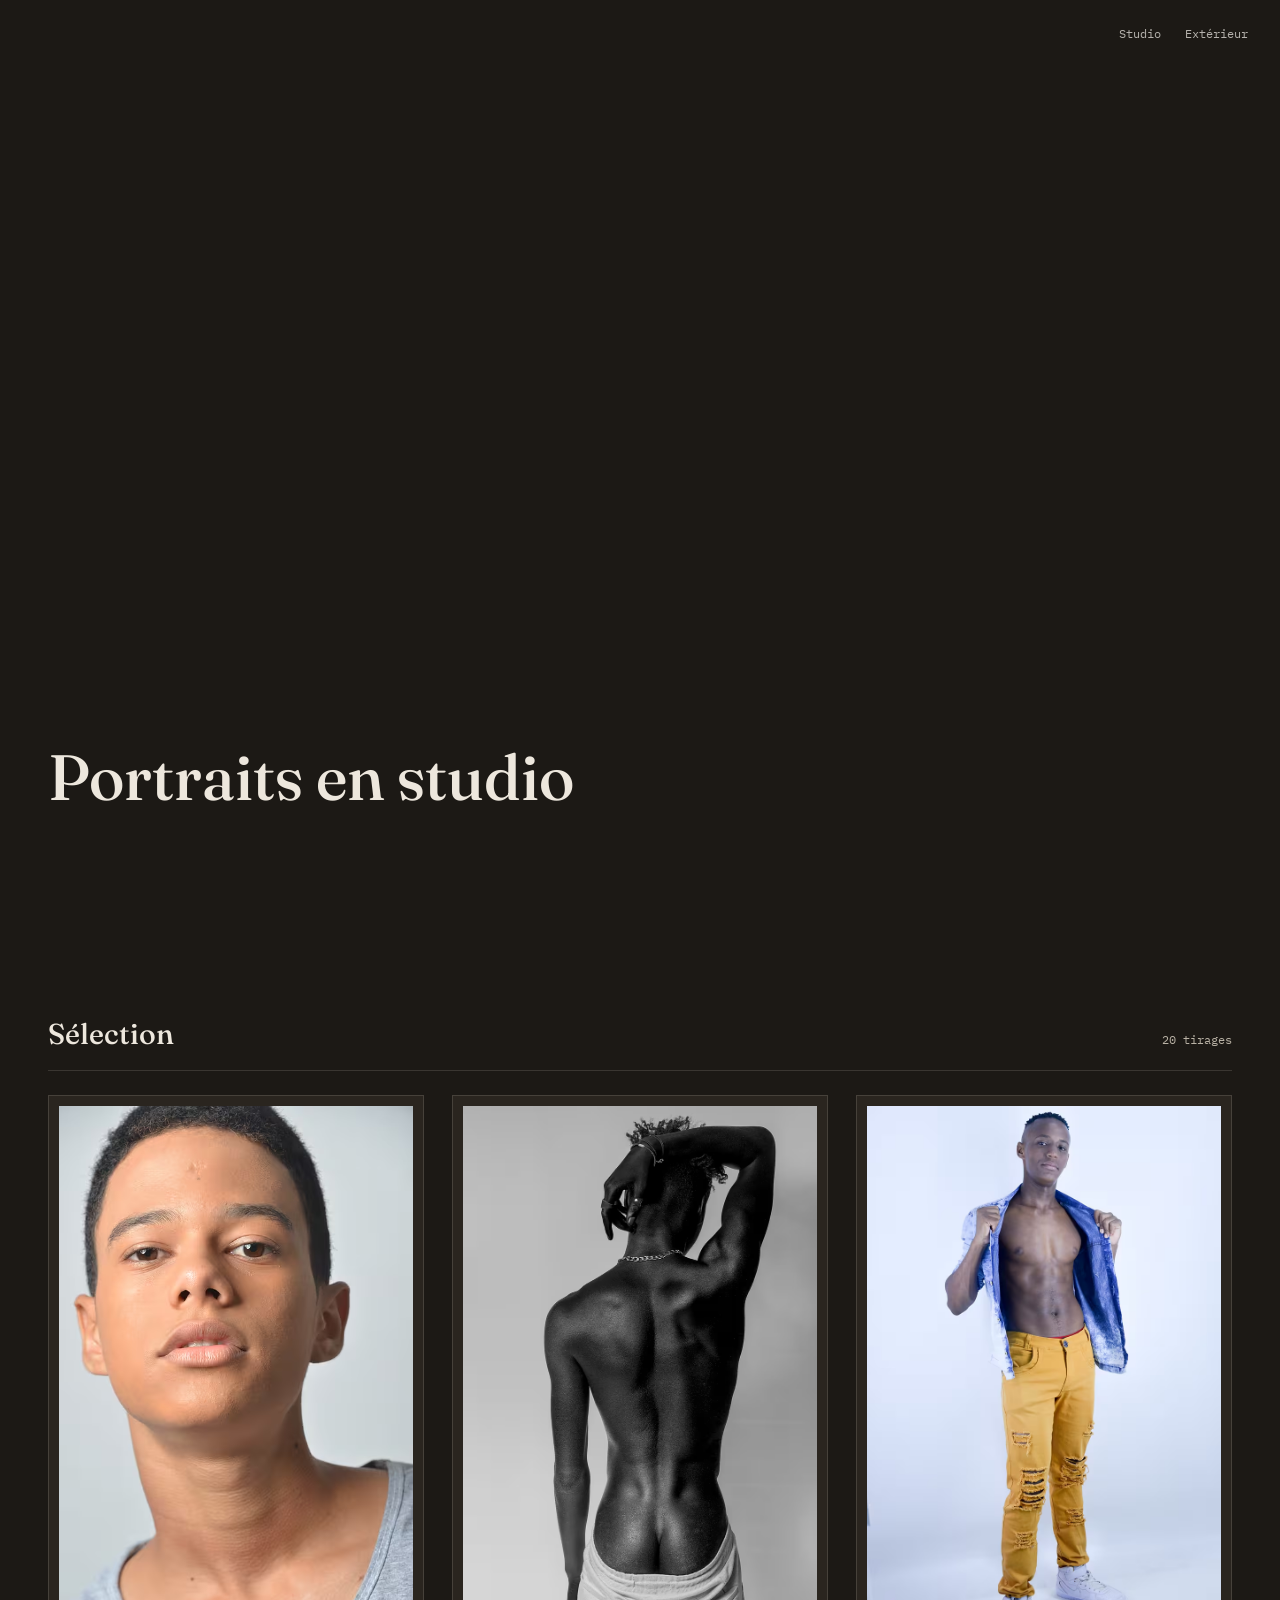
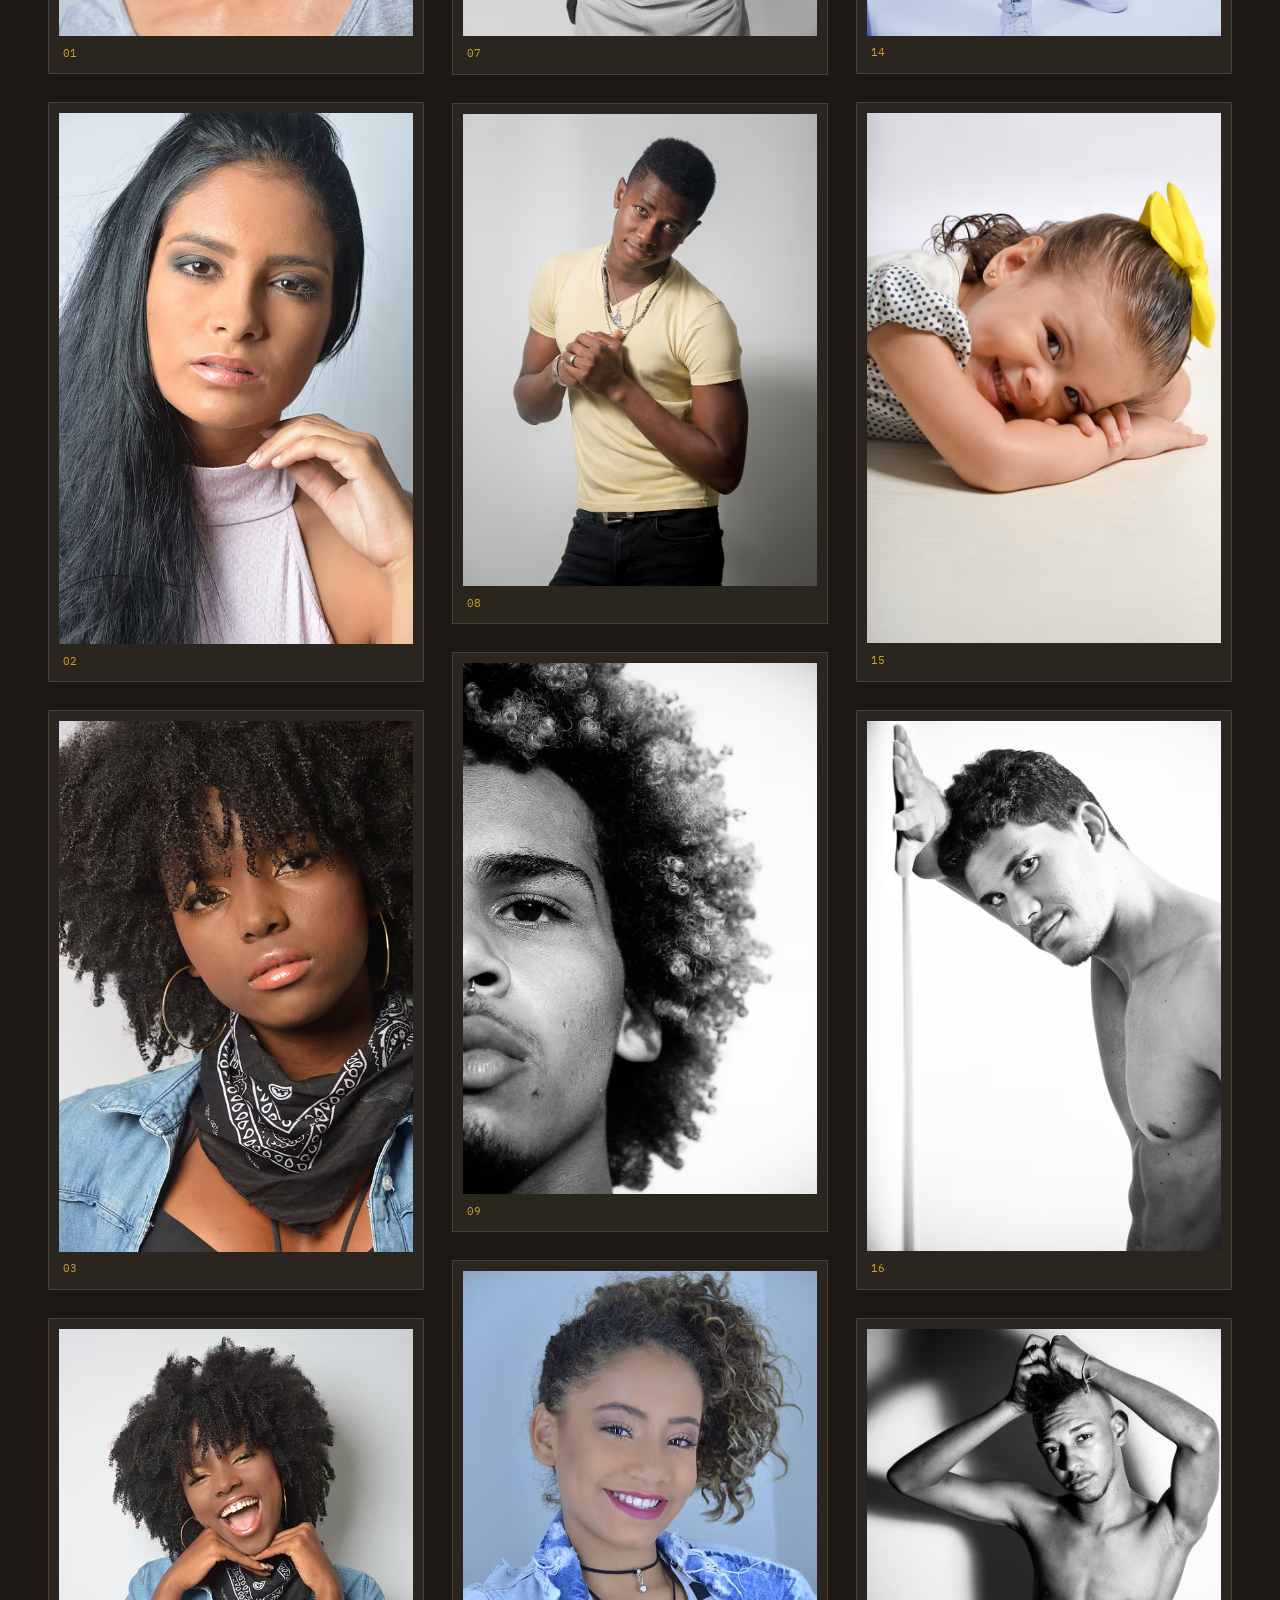
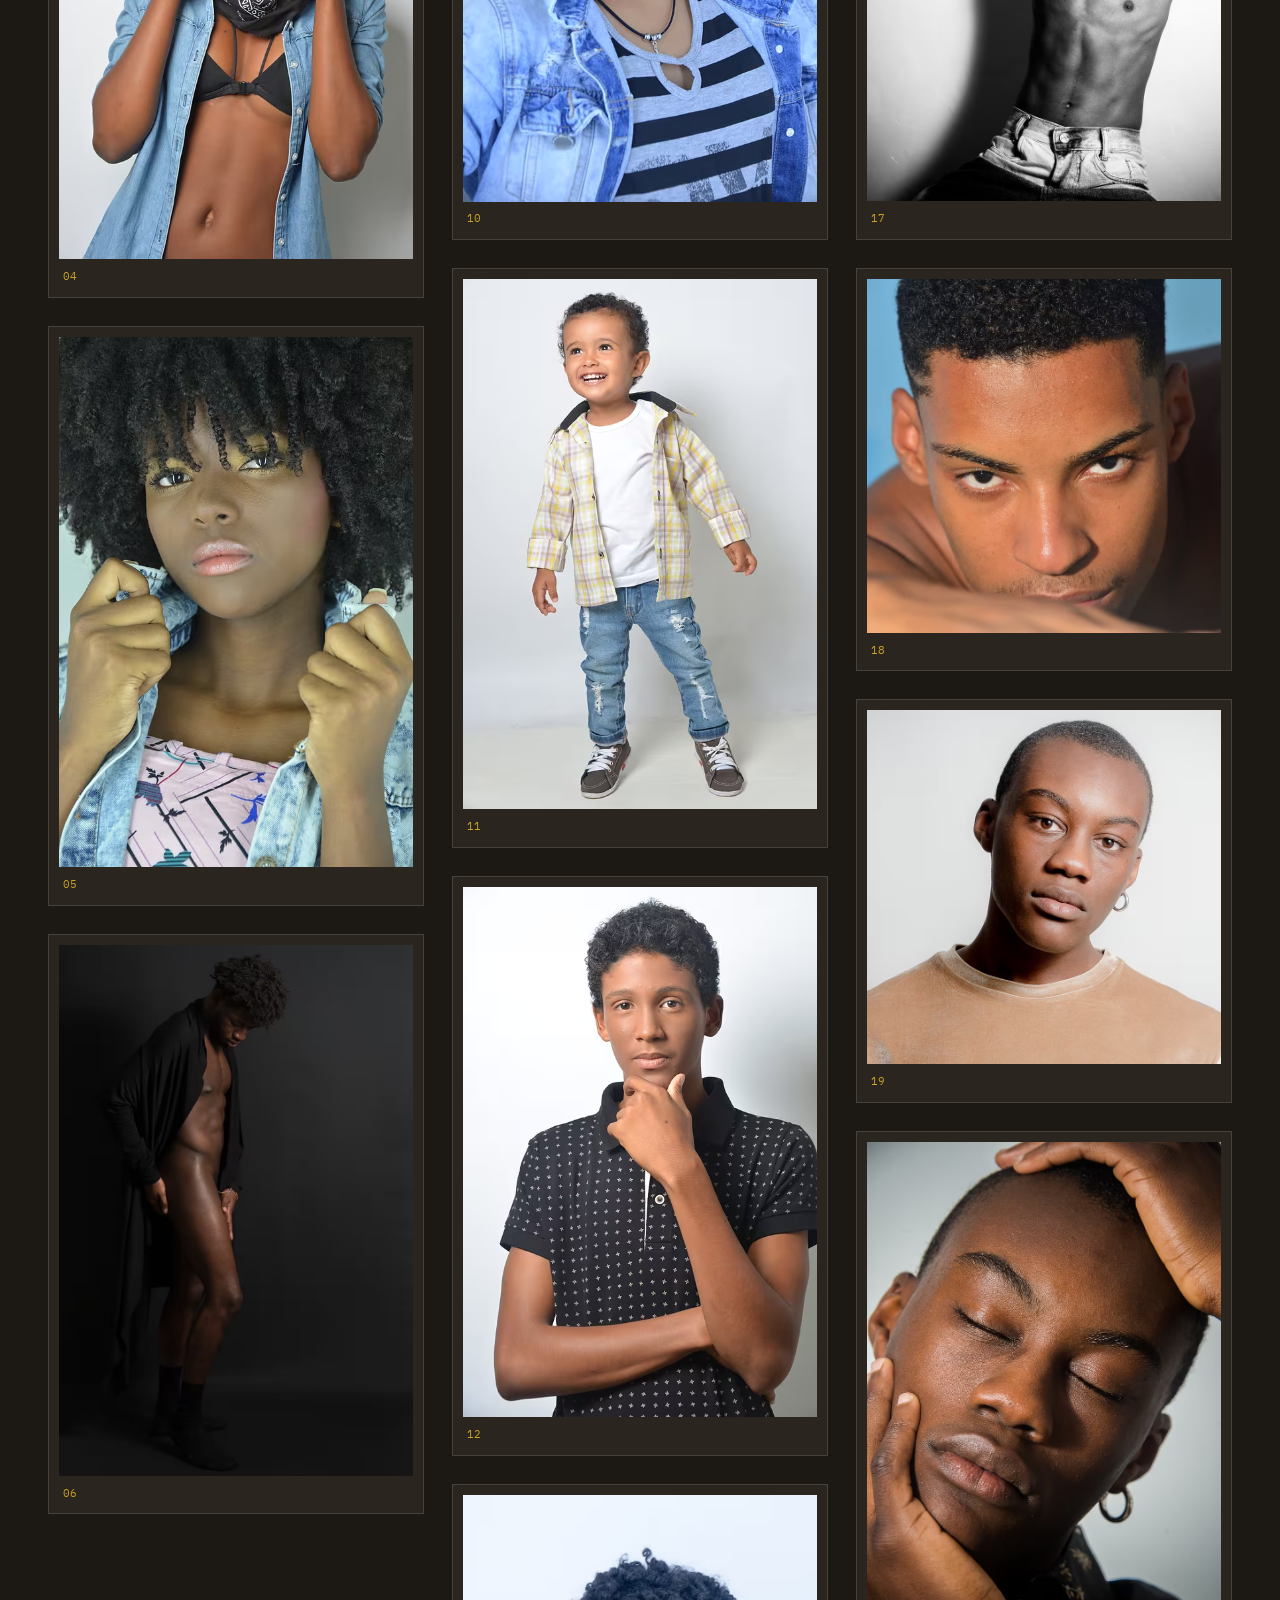
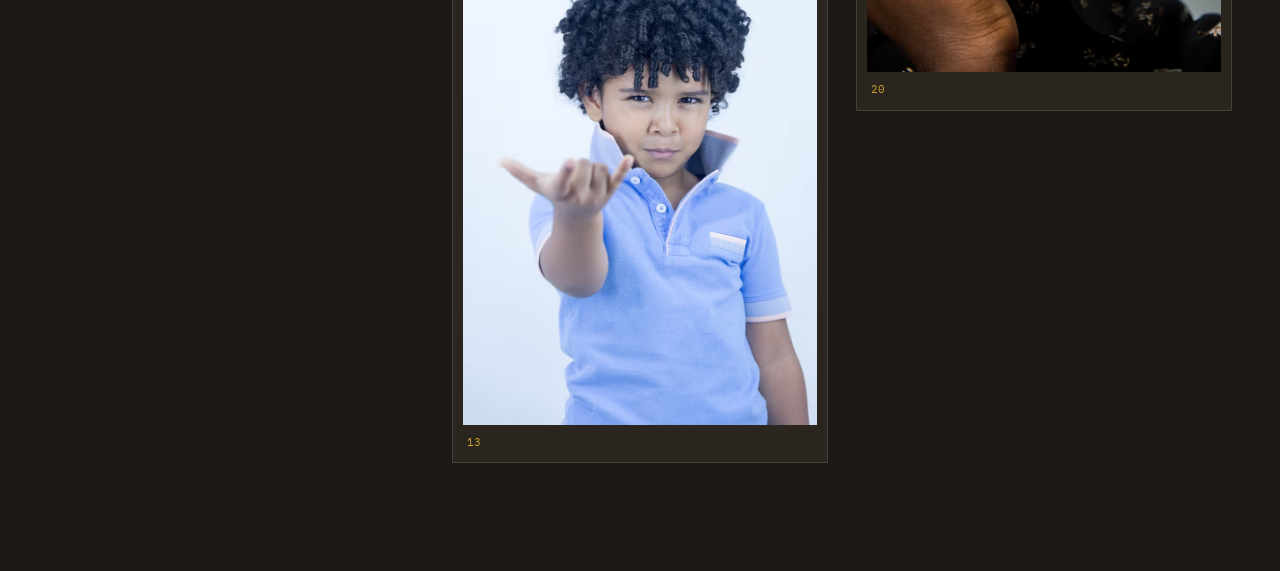
==== index.html @ 1793ac4f "Déplace le site à la racine du repo pour GitHub Pages" ====
<!DOCTYPE html>
<html lang="fr">
<head>
<meta charset="UTF-8">
<meta name="viewport" content="width=device-width, initial-scale=1.0">
<title>Nico — Portraits studio</title>
<meta name="description" content="Sélection de portraits studio par Nico, photographe.">
<link rel="preconnect" href="https://fonts.googleapis.com">
<link rel="preconnect" href="https://fonts.gstatic.com" crossorigin>
<link href="https://fonts.googleapis.com/css2?family=Fraunces:ital,opsz,wght@0,9..144,400;0,9..144,500;1,9..144,400&family=IBM+Plex+Mono:wght@400;500&display=swap" rel="stylesheet">
<link rel="stylesheet" href="css/style.css">
</head>
<body>

<header class="site-header">
  <nav class="site-nav">
    <a href="#travaux">Studio</a>
    <a href="exterieur.html">Extérieur</a>
  </nav>
</header>

<section class="hero" id="hero">
  <div class="hero__content">
    <h1 class="hero__title">Portraits en studio</h1>
  </div>
</section>

<main>

<section class="gallery" id="travaux">
  <div class="gallery__head">
    <h2>Sélection</h2>
    <p class="gallery__count">20 tirages</p>
  </div>

  <div class="gallery__grid">

<!-- GALLERY:START -->
    <figure class="frame" data-frame="01">
      <picture>
        <source type="image/avif" srcset="
        images/studio/avif/800/Studio%20%281%29.avif 534w,
        images/studio/avif/1600/Studio%20%281%29.avif 1068w,
        images/studio/avif/2560/Studio%20%281%29.avif 1709w"
          sizes="(max-width: 699px) 92vw, (max-width: 1099px) 46vw, (max-width: 1499px) 31vw, 380px">
        <img
          src="images/studio/webp/800/Studio%20%281%29.webp"
          srcset="
        images/studio/webp/800/Studio%20%281%29.webp 534w,
        images/studio/webp/1600/Studio%20%281%29.webp 1068w,
        images/studio/webp/2560/Studio%20%281%29.webp 1709w"
          sizes="(max-width: 699px) 92vw, (max-width: 1099px) 46vw, (max-width: 1499px) 31vw, 380px"
          alt="Portrait studio 1 — à personnaliser" loading="eager">
      </picture>
      <figcaption>
        <span class="frame__num">01</span>
      </figcaption>
    </figure>

    <figure class="frame" data-frame="02">
      <picture>
        <source type="image/avif" srcset="
        images/studio/avif/800/Studio%20%282%29.avif 800w,
        images/studio/avif/1600/Studio%20%282%29.avif 1600w,
        images/studio/avif/2560/Studio%20%282%29.avif 2560w"
          sizes="(max-width: 699px) 92vw, (max-width: 1099px) 46vw, (max-width: 1499px) 31vw, 380px">
        <img
          src="images/studio/webp/800/Studio%20%282%29.webp"
          srcset="
        images/studio/webp/800/Studio%20%282%29.webp 800w,
        images/studio/webp/1600/Studio%20%282%29.webp 1600w,
        images/studio/webp/2560/Studio%20%282%29.webp 2560w"
          sizes="(max-width: 699px) 92vw, (max-width: 1099px) 46vw, (max-width: 1499px) 31vw, 380px"
          alt="Portrait studio 2 — à personnaliser" loading="eager">
      </picture>
      <figcaption>
        <span class="frame__num">02</span>
      </figcaption>
    </figure>

    <figure class="frame" data-frame="03">
      <picture>
        <source type="image/avif" srcset="
        images/studio/avif/800/Studio%20%283%29.avif 534w,
        images/studio/avif/1600/Studio%20%283%29.avif 1068w,
        images/studio/avif/2560/Studio%20%283%29.avif 1709w"
          sizes="(max-width: 699px) 92vw, (max-width: 1099px) 46vw, (max-width: 1499px) 31vw, 380px">
        <img
          src="images/studio/webp/800/Studio%20%283%29.webp"
          srcset="
        images/studio/webp/800/Studio%20%283%29.webp 534w,
        images/studio/webp/1600/Studio%20%283%29.webp 1068w,
        images/studio/webp/2560/Studio%20%283%29.webp 1709w"
          sizes="(max-width: 699px) 92vw, (max-width: 1099px) 46vw, (max-width: 1499px) 31vw, 380px"
          alt="Portrait studio 3 — à personnaliser" loading="lazy">
      </picture>
      <figcaption>
        <span class="frame__num">03</span>
      </figcaption>
    </figure>

    <figure class="frame" data-frame="04">
      <picture>
        <source type="image/avif" srcset="
        images/studio/avif/800/Studio%20%284%29.avif 534w,
        images/studio/avif/1600/Studio%20%284%29.avif 1068w,
        images/studio/avif/2560/Studio%20%284%29.avif 1709w"
          sizes="(max-width: 699px) 92vw, (max-width: 1099px) 46vw, (max-width: 1499px) 31vw, 380px">
        <img
          src="images/studio/webp/800/Studio%20%284%29.webp"
          srcset="
        images/studio/webp/800/Studio%20%284%29.webp 534w,
        images/studio/webp/1600/Studio%20%284%29.webp 1068w,
        images/studio/webp/2560/Studio%20%284%29.webp 1709w"
          sizes="(max-width: 699px) 92vw, (max-width: 1099px) 46vw, (max-width: 1499px) 31vw, 380px"
          alt="Portrait studio 4 — à personnaliser" loading="lazy">
      </picture>
      <figcaption>
        <span class="frame__num">04</span>
      </figcaption>
    </figure>

    <figure class="frame" data-frame="05">
      <picture>
        <source type="image/avif" srcset="
        images/studio/avif/800/Studio%20%285%29.avif 800w,
        images/studio/avif/1600/Studio%20%285%29.avif 1600w,
        images/studio/avif/2560/Studio%20%285%29.avif 2560w"
          sizes="(max-width: 699px) 92vw, (max-width: 1099px) 46vw, (max-width: 1499px) 31vw, 380px">
        <img
          src="images/studio/webp/800/Studio%20%285%29.webp"
          srcset="
        images/studio/webp/800/Studio%20%285%29.webp 800w,
        images/studio/webp/1600/Studio%20%285%29.webp 1600w,
        images/studio/webp/2560/Studio%20%285%29.webp 2560w"
          sizes="(max-width: 699px) 92vw, (max-width: 1099px) 46vw, (max-width: 1499px) 31vw, 380px"
          alt="Portrait studio 5 — à personnaliser" loading="lazy">
      </picture>
      <figcaption>
        <span class="frame__num">05</span>
      </figcaption>
    </figure>

    <figure class="frame" data-frame="06">
      <picture>
        <source type="image/avif" srcset="
        images/studio/avif/800/Studio%20%286%29.avif 800w,
        images/studio/avif/1600/Studio%20%286%29.avif 1600w,
        images/studio/avif/2560/Studio%20%286%29.avif 2560w"
          sizes="(max-width: 699px) 92vw, (max-width: 1099px) 46vw, (max-width: 1499px) 31vw, 380px">
        <img
          src="images/studio/webp/800/Studio%20%286%29.webp"
          srcset="
        images/studio/webp/800/Studio%20%286%29.webp 800w,
        images/studio/webp/1600/Studio%20%286%29.webp 1600w,
        images/studio/webp/2560/Studio%20%286%29.webp 2560w"
          sizes="(max-width: 699px) 92vw, (max-width: 1099px) 46vw, (max-width: 1499px) 31vw, 380px"
          alt="Portrait studio 6 — à personnaliser" loading="lazy">
      </picture>
      <figcaption>
        <span class="frame__num">06</span>
      </figcaption>
    </figure>

    <figure class="frame" data-frame="07">
      <picture>
        <source type="image/avif" srcset="
        images/studio/avif/800/Studio%20%287%29.avif 534w,
        images/studio/avif/1600/Studio%20%287%29.avif 1068w,
        images/studio/avif/2560/Studio%20%287%29.avif 1709w"
          sizes="(max-width: 699px) 92vw, (max-width: 1099px) 46vw, (max-width: 1499px) 31vw, 380px">
        <img
          src="images/studio/webp/800/Studio%20%287%29.webp"
          srcset="
        images/studio/webp/800/Studio%20%287%29.webp 534w,
        images/studio/webp/1600/Studio%20%287%29.webp 1068w,
        images/studio/webp/2560/Studio%20%287%29.webp 1709w"
          sizes="(max-width: 699px) 92vw, (max-width: 1099px) 46vw, (max-width: 1499px) 31vw, 380px"
          alt="Portrait studio 7 — à personnaliser" loading="lazy">
      </picture>
      <figcaption>
        <span class="frame__num">07</span>
      </figcaption>
    </figure>

    <figure class="frame" data-frame="08">
      <picture>
        <source type="image/avif" srcset="
        images/studio/avif/800/Studio%20%288%29.avif 534w,
        images/studio/avif/1600/Studio%20%288%29.avif 1068w,
        images/studio/avif/2560/Studio%20%288%29.avif 1709w"
          sizes="(max-width: 699px) 92vw, (max-width: 1099px) 46vw, (max-width: 1499px) 31vw, 380px">
        <img
          src="images/studio/webp/800/Studio%20%288%29.webp"
          srcset="
        images/studio/webp/800/Studio%20%288%29.webp 534w,
        images/studio/webp/1600/Studio%20%288%29.webp 1068w,
        images/studio/webp/2560/Studio%20%288%29.webp 1709w"
          sizes="(max-width: 699px) 92vw, (max-width: 1099px) 46vw, (max-width: 1499px) 31vw, 380px"
          alt="Portrait studio 8 — à personnaliser" loading="lazy">
      </picture>
      <figcaption>
        <span class="frame__num">08</span>
      </figcaption>
    </figure>

    <figure class="frame" data-frame="09">
      <picture>
        <source type="image/avif" srcset="
        images/studio/avif/800/Studio%20%289%29.avif 800w,
        images/studio/avif/1600/Studio%20%289%29.avif 1600w,
        images/studio/avif/2560/Studio%20%289%29.avif 2560w"
          sizes="(max-width: 699px) 92vw, (max-width: 1099px) 46vw, (max-width: 1499px) 31vw, 380px">
        <img
          src="images/studio/webp/800/Studio%20%289%29.webp"
          srcset="
        images/studio/webp/800/Studio%20%289%29.webp 800w,
        images/studio/webp/1600/Studio%20%289%29.webp 1600w,
        images/studio/webp/2560/Studio%20%289%29.webp 2560w"
          sizes="(max-width: 699px) 92vw, (max-width: 1099px) 46vw, (max-width: 1499px) 31vw, 380px"
          alt="Portrait studio 9 — à personnaliser" loading="lazy">
      </picture>
      <figcaption>
        <span class="frame__num">09</span>
      </figcaption>
    </figure>

    <figure class="frame" data-frame="10">
      <picture>
        <source type="image/avif" srcset="
        images/studio/avif/800/Studio%20%2810%29.avif 800w,
        images/studio/avif/1600/Studio%20%2810%29.avif 1600w,
        images/studio/avif/2560/Studio%20%2810%29.avif 2560w"
          sizes="(max-width: 699px) 92vw, (max-width: 1099px) 46vw, (max-width: 1499px) 31vw, 380px">
        <img
          src="images/studio/webp/800/Studio%20%2810%29.webp"
          srcset="
        images/studio/webp/800/Studio%20%2810%29.webp 800w,
        images/studio/webp/1600/Studio%20%2810%29.webp 1600w,
        images/studio/webp/2560/Studio%20%2810%29.webp 2560w"
          sizes="(max-width: 699px) 92vw, (max-width: 1099px) 46vw, (max-width: 1499px) 31vw, 380px"
          alt="Portrait studio 10 — à personnaliser" loading="lazy">
      </picture>
      <figcaption>
        <span class="frame__num">10</span>
      </figcaption>
    </figure>

    <figure class="frame" data-frame="11">
      <picture>
        <source type="image/avif" srcset="
        images/studio/avif/800/Studio%20%2811%29.avif 800w,
        images/studio/avif/1600/Studio%20%2811%29.avif 1600w,
        images/studio/avif/2560/Studio%20%2811%29.avif 2560w"
          sizes="(max-width: 699px) 92vw, (max-width: 1099px) 46vw, (max-width: 1499px) 31vw, 380px">
        <img
          src="images/studio/webp/800/Studio%20%2811%29.webp"
          srcset="
        images/studio/webp/800/Studio%20%2811%29.webp 800w,
        images/studio/webp/1600/Studio%20%2811%29.webp 1600w,
        images/studio/webp/2560/Studio%20%2811%29.webp 2560w"
          sizes="(max-width: 699px) 92vw, (max-width: 1099px) 46vw, (max-width: 1499px) 31vw, 380px"
          alt="Portrait studio 11 — à personnaliser" loading="lazy">
      </picture>
      <figcaption>
        <span class="frame__num">11</span>
      </figcaption>
    </figure>

    <figure class="frame" data-frame="12">
      <picture>
        <source type="image/avif" srcset="
        images/studio/avif/800/Studio%20%2812%29.avif 534w,
        images/studio/avif/1600/Studio%20%2812%29.avif 1068w,
        images/studio/avif/2560/Studio%20%2812%29.avif 1709w"
          sizes="(max-width: 699px) 92vw, (max-width: 1099px) 46vw, (max-width: 1499px) 31vw, 380px">
        <img
          src="images/studio/webp/800/Studio%20%2812%29.webp"
          srcset="
        images/studio/webp/800/Studio%20%2812%29.webp 534w,
        images/studio/webp/1600/Studio%20%2812%29.webp 1068w,
        images/studio/webp/2560/Studio%20%2812%29.webp 1709w"
          sizes="(max-width: 699px) 92vw, (max-width: 1099px) 46vw, (max-width: 1499px) 31vw, 380px"
          alt="Portrait studio 12 — à personnaliser" loading="lazy">
      </picture>
      <figcaption>
        <span class="frame__num">12</span>
      </figcaption>
    </figure>

    <figure class="frame" data-frame="13">
      <picture>
        <source type="image/avif" srcset="
        images/studio/avif/800/Studio%20%2813%29.avif 800w,
        images/studio/avif/1600/Studio%20%2813%29.avif 1600w,
        images/studio/avif/2560/Studio%20%2813%29.avif 2560w"
          sizes="(max-width: 699px) 92vw, (max-width: 1099px) 46vw, (max-width: 1499px) 31vw, 380px">
        <img
          src="images/studio/webp/800/Studio%20%2813%29.webp"
          srcset="
        images/studio/webp/800/Studio%20%2813%29.webp 800w,
        images/studio/webp/1600/Studio%20%2813%29.webp 1600w,
        images/studio/webp/2560/Studio%20%2813%29.webp 2560w"
          sizes="(max-width: 699px) 92vw, (max-width: 1099px) 46vw, (max-width: 1499px) 31vw, 380px"
          alt="Portrait studio 13 — à personnaliser" loading="lazy">
      </picture>
      <figcaption>
        <span class="frame__num">13</span>
      </figcaption>
    </figure>

    <figure class="frame" data-frame="14">
      <picture>
        <source type="image/avif" srcset="
        images/studio/avif/800/Studio%20%2814%29.avif 800w,
        images/studio/avif/1600/Studio%20%2814%29.avif 1600w,
        images/studio/avif/2560/Studio%20%2814%29.avif 2560w"
          sizes="(max-width: 699px) 92vw, (max-width: 1099px) 46vw, (max-width: 1499px) 31vw, 380px">
        <img
          src="images/studio/webp/800/Studio%20%2814%29.webp"
          srcset="
        images/studio/webp/800/Studio%20%2814%29.webp 800w,
        images/studio/webp/1600/Studio%20%2814%29.webp 1600w,
        images/studio/webp/2560/Studio%20%2814%29.webp 2560w"
          sizes="(max-width: 699px) 92vw, (max-width: 1099px) 46vw, (max-width: 1499px) 31vw, 380px"
          alt="Portrait studio 14 — à personnaliser" loading="lazy">
      </picture>
      <figcaption>
        <span class="frame__num">14</span>
      </figcaption>
    </figure>

    <figure class="frame" data-frame="15">
      <picture>
        <source type="image/avif" srcset="
        images/studio/avif/800/Studio%20%2815%29.avif 534w,
        images/studio/avif/1600/Studio%20%2815%29.avif 1068w,
        images/studio/avif/2560/Studio%20%2815%29.avif 1709w"
          sizes="(max-width: 699px) 92vw, (max-width: 1099px) 46vw, (max-width: 1499px) 31vw, 380px">
        <img
          src="images/studio/webp/800/Studio%20%2815%29.webp"
          srcset="
        images/studio/webp/800/Studio%20%2815%29.webp 534w,
        images/studio/webp/1600/Studio%20%2815%29.webp 1068w,
        images/studio/webp/2560/Studio%20%2815%29.webp 1709w"
          sizes="(max-width: 699px) 92vw, (max-width: 1099px) 46vw, (max-width: 1499px) 31vw, 380px"
          alt="Portrait studio 15 — à personnaliser" loading="lazy">
      </picture>
      <figcaption>
        <span class="frame__num">15</span>
      </figcaption>
    </figure>

    <figure class="frame" data-frame="16">
      <picture>
        <source type="image/avif" srcset="
        images/studio/avif/800/Studio%20%2816%29.avif 534w,
        images/studio/avif/1600/Studio%20%2816%29.avif 1068w,
        images/studio/avif/2560/Studio%20%2816%29.avif 1709w"
          sizes="(max-width: 699px) 92vw, (max-width: 1099px) 46vw, (max-width: 1499px) 31vw, 380px">
        <img
          src="images/studio/webp/800/Studio%20%2816%29.webp"
          srcset="
        images/studio/webp/800/Studio%20%2816%29.webp 534w,
        images/studio/webp/1600/Studio%20%2816%29.webp 1068w,
        images/studio/webp/2560/Studio%20%2816%29.webp 1709w"
          sizes="(max-width: 699px) 92vw, (max-width: 1099px) 46vw, (max-width: 1499px) 31vw, 380px"
          alt="Portrait studio 16 — à personnaliser" loading="lazy">
      </picture>
      <figcaption>
        <span class="frame__num">16</span>
      </figcaption>
    </figure>

    <figure class="frame" data-frame="17">
      <picture>
        <source type="image/avif" srcset="
        images/studio/avif/800/Studio%20%2817%29.avif 800w,
        images/studio/avif/1600/Studio%20%2817%29.avif 1600w,
        images/studio/avif/2560/Studio%20%2817%29.avif 2560w"
          sizes="(max-width: 699px) 92vw, (max-width: 1099px) 46vw, (max-width: 1499px) 31vw, 380px">
        <img
          src="images/studio/webp/800/Studio%20%2817%29.webp"
          srcset="
        images/studio/webp/800/Studio%20%2817%29.webp 800w,
        images/studio/webp/1600/Studio%20%2817%29.webp 1600w,
        images/studio/webp/2560/Studio%20%2817%29.webp 2560w"
          sizes="(max-width: 699px) 92vw, (max-width: 1099px) 46vw, (max-width: 1499px) 31vw, 380px"
          alt="Portrait studio 17 — à personnaliser" loading="lazy">
      </picture>
      <figcaption>
        <span class="frame__num">17</span>
      </figcaption>
    </figure>

    <figure class="frame" data-frame="18">
      <picture>
        <source type="image/avif" srcset="
        images/studio/avif/800/Studio%20%2818%29.avif 800w,
        images/studio/avif/1600/Studio%20%2818%29.avif 1600w,
        images/studio/avif/2560/Studio%20%2818%29.avif 2560w"
          sizes="(max-width: 699px) 92vw, (max-width: 1099px) 46vw, (max-width: 1499px) 31vw, 380px">
        <img
          src="images/studio/webp/800/Studio%20%2818%29.webp"
          srcset="
        images/studio/webp/800/Studio%20%2818%29.webp 800w,
        images/studio/webp/1600/Studio%20%2818%29.webp 1600w,
        images/studio/webp/2560/Studio%20%2818%29.webp 2560w"
          sizes="(max-width: 699px) 92vw, (max-width: 1099px) 46vw, (max-width: 1499px) 31vw, 380px"
          alt="Portrait studio 18 — à personnaliser" loading="lazy">
      </picture>
      <figcaption>
        <span class="frame__num">18</span>
      </figcaption>
    </figure>

    <figure class="frame" data-frame="19">
      <picture>
        <source type="image/avif" srcset="
        images/studio/avif/800/Studio%20%2819%29.avif 800w,
        images/studio/avif/1600/Studio%20%2819%29.avif 1600w,
        images/studio/avif/2560/Studio%20%2819%29.avif 2560w"
          sizes="(max-width: 699px) 92vw, (max-width: 1099px) 46vw, (max-width: 1499px) 31vw, 380px">
        <img
          src="images/studio/webp/800/Studio%20%2819%29.webp"
          srcset="
        images/studio/webp/800/Studio%20%2819%29.webp 800w,
        images/studio/webp/1600/Studio%20%2819%29.webp 1600w,
        images/studio/webp/2560/Studio%20%2819%29.webp 2560w"
          sizes="(max-width: 699px) 92vw, (max-width: 1099px) 46vw, (max-width: 1499px) 31vw, 380px"
          alt="Portrait studio 19 — à personnaliser" loading="lazy">
      </picture>
      <figcaption>
        <span class="frame__num">19</span>
      </figcaption>
    </figure>

    <figure class="frame" data-frame="20">
      <picture>
        <source type="image/avif" srcset="
        images/studio/avif/800/Studio%20%2820%29.avif 800w,
        images/studio/avif/1600/Studio%20%2820%29.avif 1600w,
        images/studio/avif/2560/Studio%20%2820%29.avif 2560w"
          sizes="(max-width: 699px) 92vw, (max-width: 1099px) 46vw, (max-width: 1499px) 31vw, 380px">
        <img
          src="images/studio/webp/800/Studio%20%2820%29.webp"
          srcset="
        images/studio/webp/800/Studio%20%2820%29.webp 800w,
        images/studio/webp/1600/Studio%20%2820%29.webp 1600w,
        images/studio/webp/2560/Studio%20%2820%29.webp 2560w"
          sizes="(max-width: 699px) 92vw, (max-width: 1099px) 46vw, (max-width: 1499px) 31vw, 380px"
          alt="Portrait studio 20 — à personnaliser" loading="lazy">
      </picture>
      <figcaption>
        <span class="frame__num">20</span>
      </figcaption>
    </figure>
    <!-- GALLERY:END -->

  </div>
</section>

</main>

<script src="js/script.js"></script>
</body>
</html>
---- css/style.css ----
:root {
  --ink: #1C1915;
  --ink-soft: #2A251F;
  --paper: #EDE7DD;
  --paper-dim: #B9B2A5;
  --brass: #C9A227;
  --line: rgba(237, 231, 221, 0.14);
  --serif: 'Fraunces', Georgia, serif;
  --mono: 'IBM Plex Mono', ui-monospace, monospace;
  --gap: 0.9rem;
  --container: 1400px;
}

* { box-sizing: border-box; }

html { scroll-behavior: smooth; }

@media (prefers-reduced-motion: reduce) {
  html { scroll-behavior: auto; }
  * { animation-duration: 0.01ms !important; transition-duration: 0.01ms !important; }
}

body {
  margin: 0;
  background: var(--ink);
  color: var(--paper);
  font-family: var(--serif);
  line-height: 1.5;
  -webkit-font-smoothing: antialiased;
}

img {
  display: block;
  max-width: 100%;
}

a { color: inherit; text-decoration: none; }

a:focus-visible,
button:focus-visible {
  outline: 2px solid var(--brass);
  outline-offset: 3px;
}

h1, h2 { font-weight: 500; margin: 0; }

/* =========================================================
   MOBILE FIRST — everything below is the base (phone) layout.
   Larger layouts are progressive enhancements added further
   down via min-width media queries.
   ========================================================= */

/* ---------- Header ---------- */
.site-header {
  position: fixed;
  top: 0;
  left: 0;
  right: 0;
  z-index: 20;
  display: flex;
  align-items: center;
  justify-content: flex-end;
  padding: 1.1rem 1.1rem;
  mix-blend-mode: difference;
}

.site-nav {
  display: flex;
  gap: 1rem;
  font-family: var(--mono);
  font-size: 0.7rem;
}

.site-nav a { opacity: 0.85; transition: opacity 0.2s ease; }
.site-nav a:hover { opacity: 1; }

/* ---------- Hero ---------- */
.hero {
  position: relative;
  min-height: 100svh;
  display: flex;
  align-items: flex-end;
  overflow: hidden;
}

.hero__content {
  position: relative;
  padding: 0 1.1rem 3rem;
  max-width: 32rem;
  opacity: 0;
  transform: translateY(14px);
  animation: rise 0.9s cubic-bezier(0.2, 0.7, 0.2, 1) 0.2s forwards;
}

@keyframes rise { to { opacity: 1; transform: translateY(0); } }

.hero__title {
  font-size: clamp(2rem, 8vw, 4rem);
  line-height: 1.1;
}

/* ---------- Gallery ---------- */
.gallery {
  padding: 3.5rem 1.1rem 3rem;
}

.gallery__head {
  display: flex;
  align-items: baseline;
  justify-content: space-between;
  border-bottom: 1px solid var(--line);
  padding-bottom: 0.9rem;
  margin-bottom: 1.5rem;
}

.gallery__head h2 { font-size: 1.5rem; }

.gallery__count {
  font-family: var(--mono);
  font-size: 0.72rem;
  color: var(--paper-dim);
  margin: 0;
}

.gallery__grid {
  columns: 1;
  column-gap: var(--gap);
  max-width: var(--container);
  margin: 0 auto;
}

.frame {
  display: inline-block;
  width: 100%;
  break-inside: avoid;
  margin: 0 0 var(--gap);
  border: 1px solid var(--line);
  padding: 6px;
  background: var(--ink-soft);
  opacity: 0;
  transform: translateY(10px);
  transition: opacity 0.7s ease, transform 0.7s ease;
}

.frame.is-visible { opacity: 1; transform: translateY(0); }

.frame picture {
  display: block;
  overflow: hidden;
  /* No forced aspect-ratio here: each photo keeps its real proportions
     (mostly ~2:3 portrait, a couple square) rather than being cropped
     to fit an invented shape. */
}

.frame picture img {
  width: 100%;
  height: auto;
}

.frame img {
  transition: transform 0.6s cubic-bezier(0.2, 0.7, 0.2, 1);
}

.frame:hover img { transform: scale(1.035); }

.frame figcaption {
  display: flex;
  justify-content: space-between;
  align-items: baseline;
  font-family: var(--mono);
  font-size: 0.68rem;
  color: var(--paper-dim);
  padding: 0.55rem 0.25rem 0.15rem;
}

.frame__num { color: var(--brass); }

/* ---------- About ---------- */
/* =========================================================
   TABLET — 700px and up: two columns, wide shots take a full
   row so their horizontal frame isn't squeezed.
   ========================================================= */
@media (min-width: 700px) {
  .site-header { padding: 1.5rem 2rem; }
  .site-nav { font-size: 0.78rem; gap: 1.5rem; }

  .hero__content { max-width: 38rem; padding: 0 2rem 4rem; }

  .gallery { padding: 5rem 2rem 4rem; }
  .gallery__head h2 { font-size: 1.8rem; }
  .gallery__grid { columns: 2; column-gap: 1.25rem; }
  .frame { margin-bottom: 1.25rem; }
}

/* =========================================================
   DESKTOP — 1100px and up: three columns; large screens (1500px+)
   step up to four. Masonry via CSS columns lets each photo keep
   its real proportions (mostly ~2:3 portrait, a couple square)
   instead of being forced into invented uniform shapes.
   ========================================================= */
@media (min-width: 1100px) {
  .hero__content { max-width: 46rem; padding: 0 3rem 5.5rem; }
  .hero__title { font-size: clamp(2.4rem, 5vw, 4rem); }

  .gallery { padding: 7rem 3rem 5rem; }
  .gallery__grid { columns: 3; column-gap: 1.75rem; }
  .frame { padding: 10px; margin-bottom: 1.75rem; }
}

@media (min-width: 1500px) {
  .gallery__grid { columns: 4; }
}
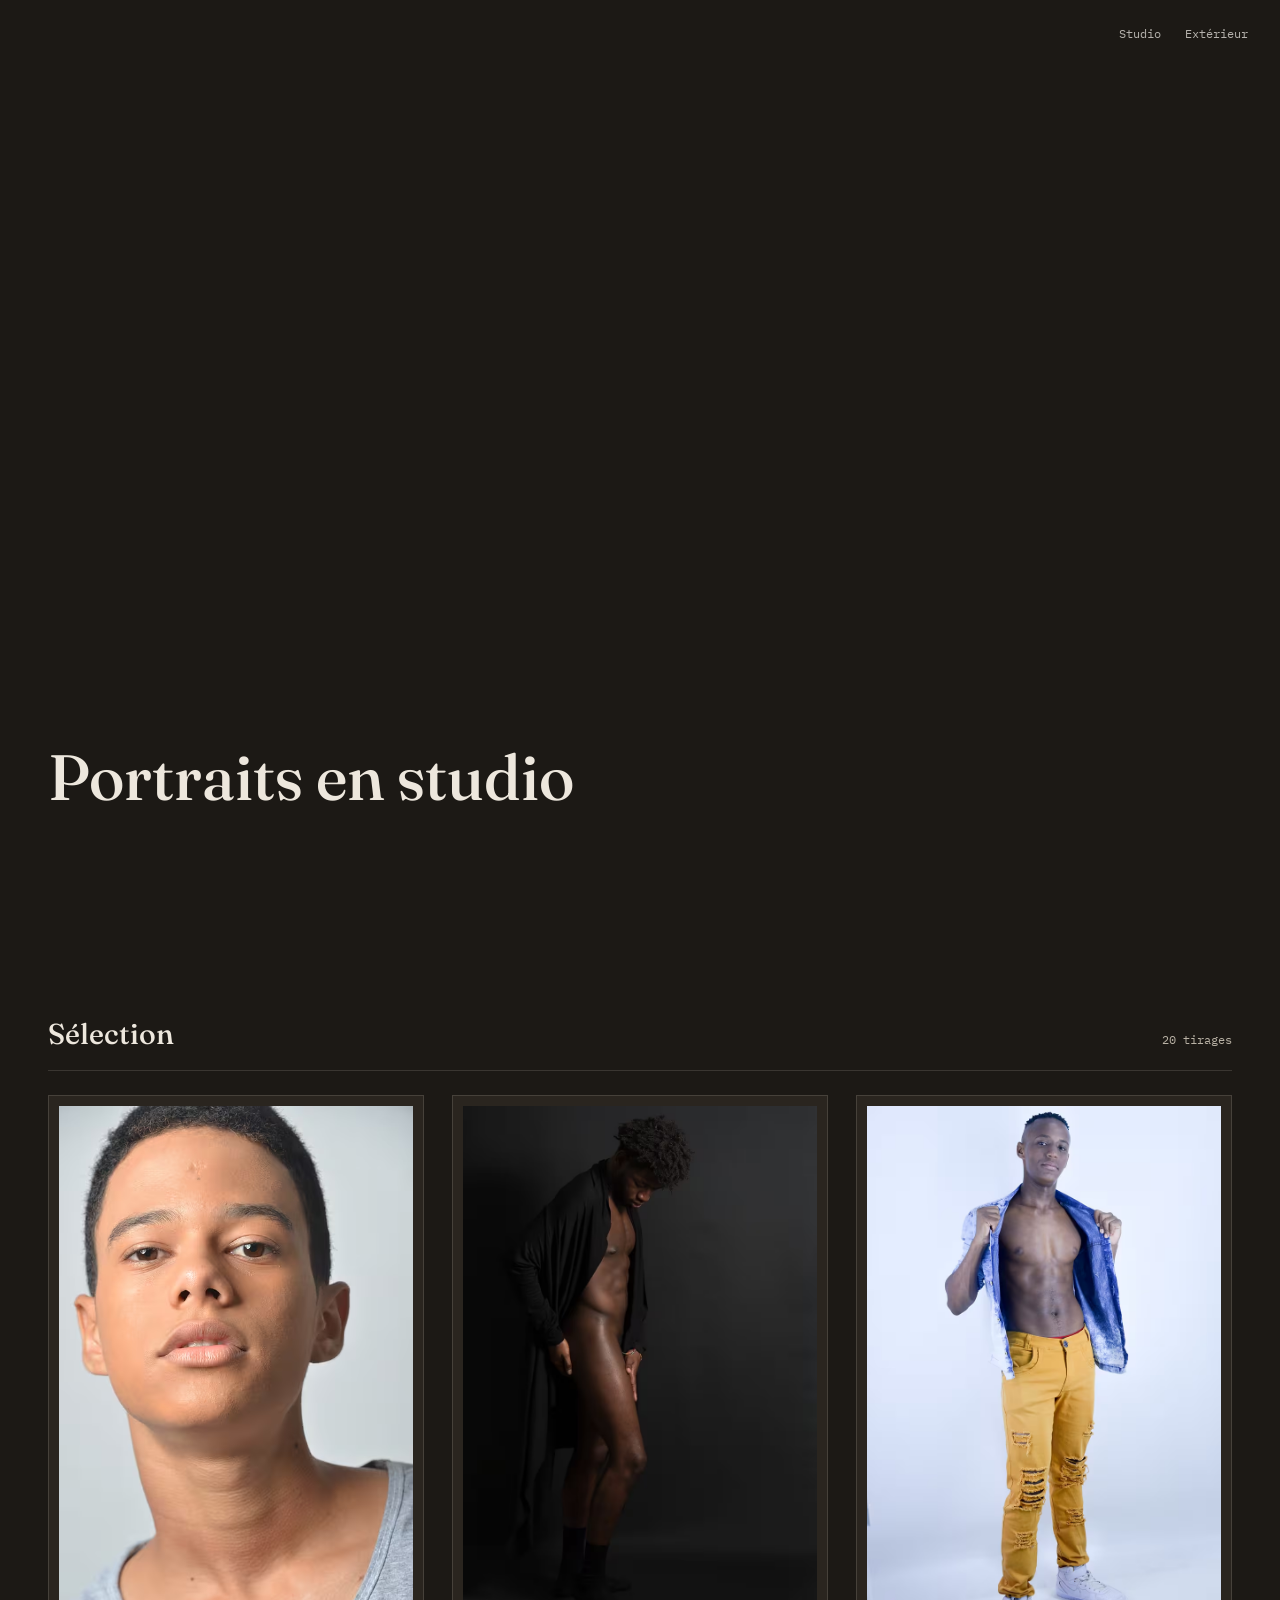
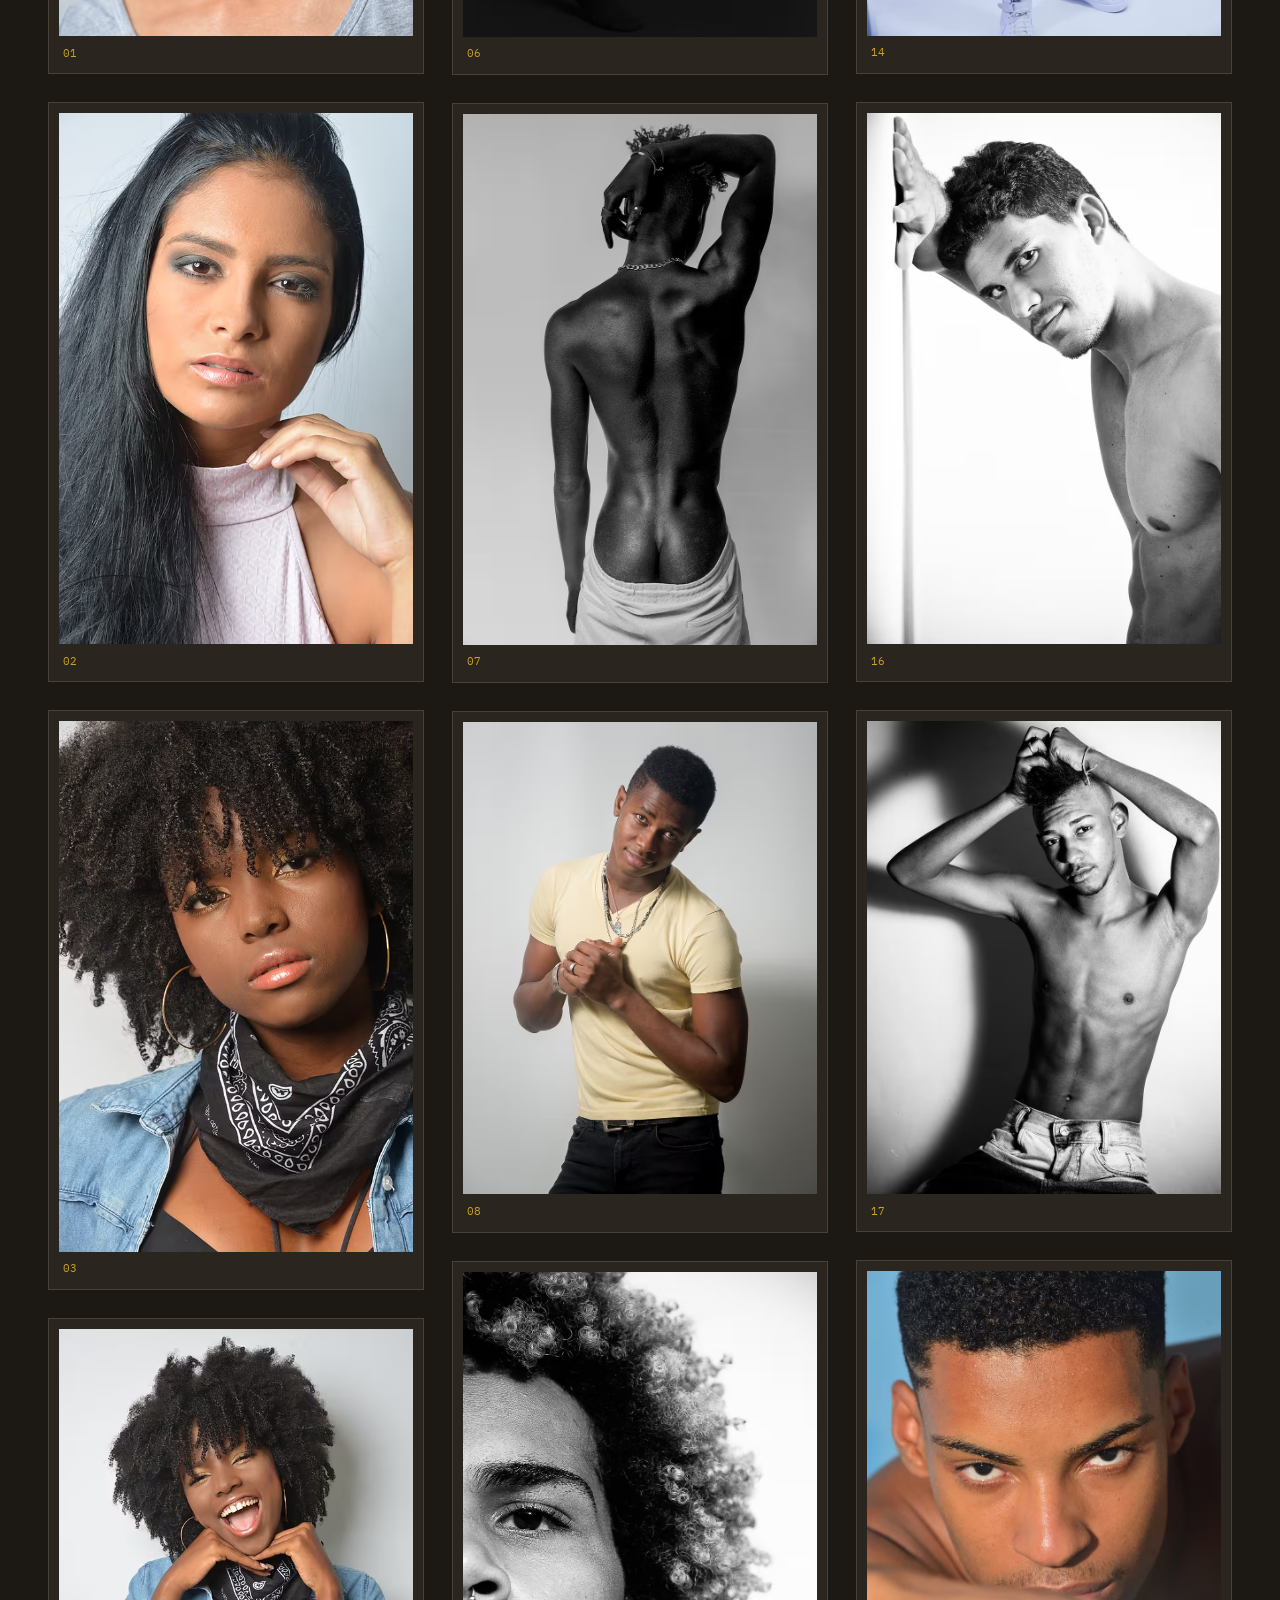
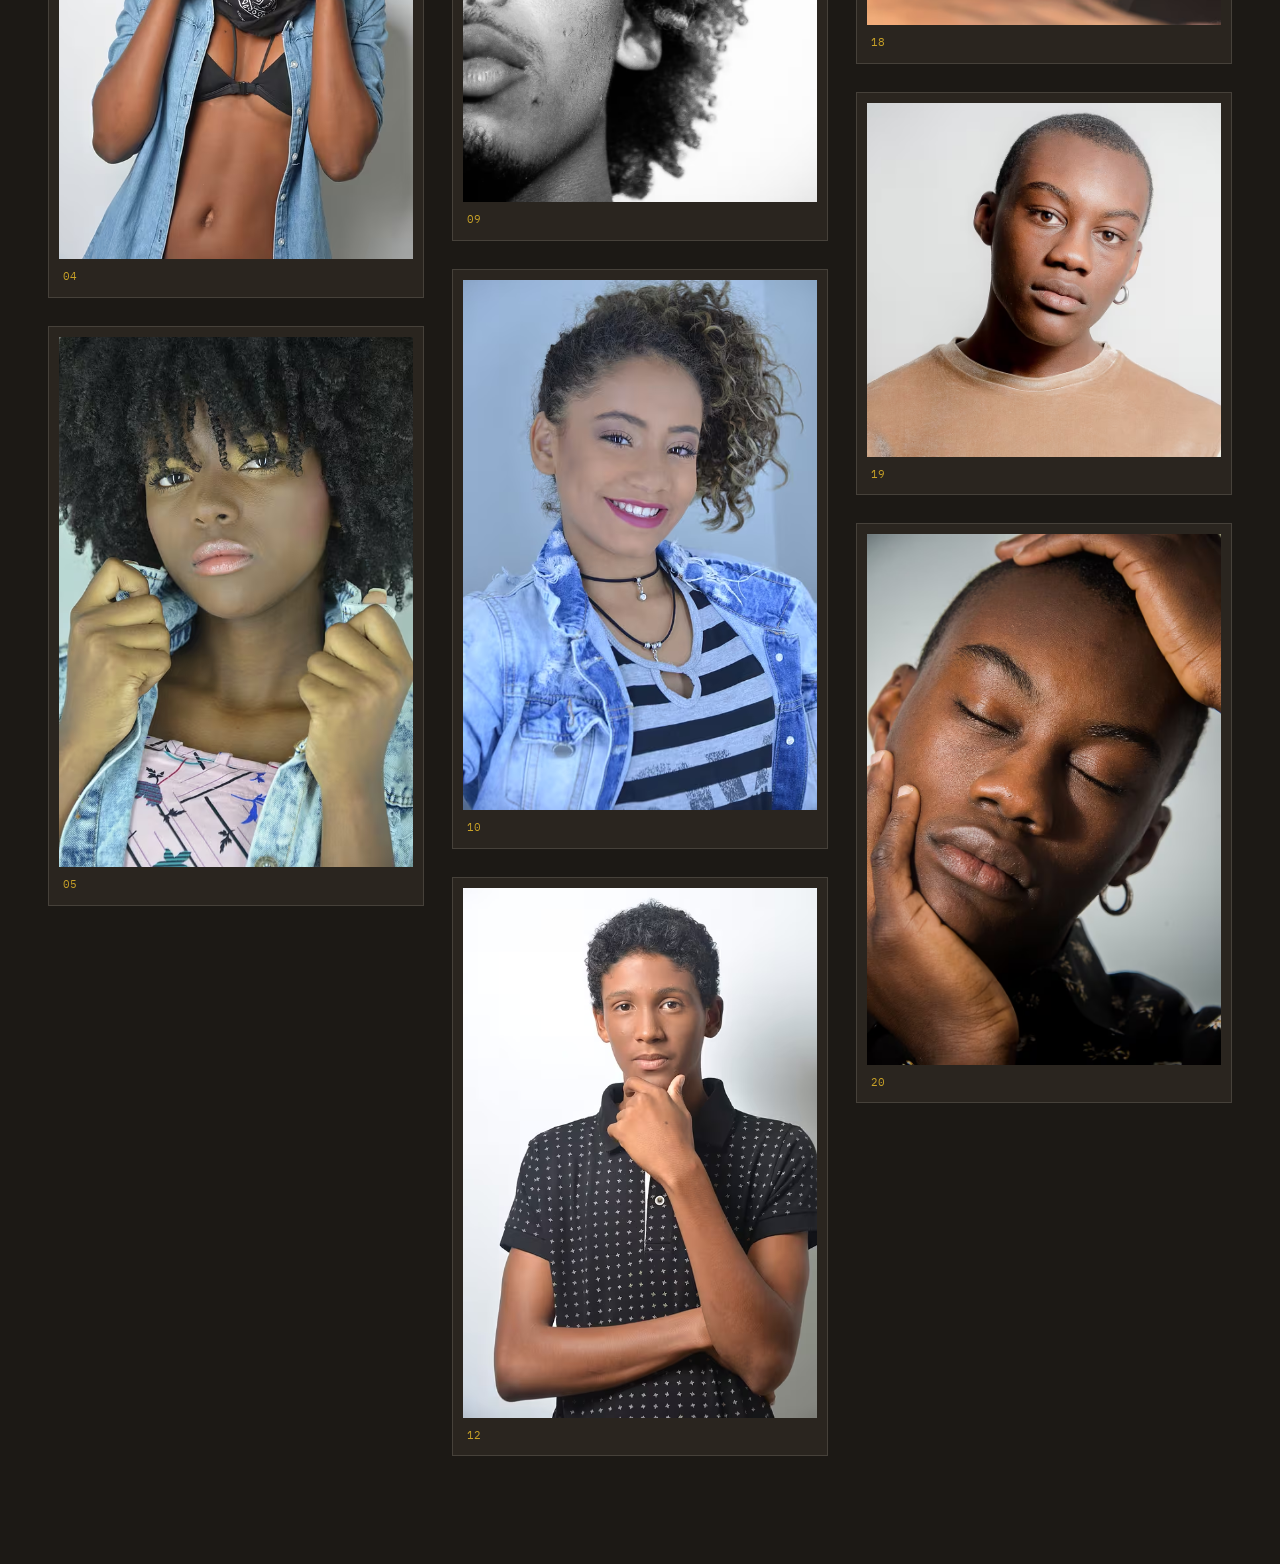
==== commit 442f9cfc: "Remove figures for studios 11, 13, and 15 Removed multiple figure elements for studios 11, 13, and 1" ====
--- a/index.html
+++ b/index.html
@@ -3,8 +3,8 @@
 <head>
 <meta charset="UTF-8">
 <meta name="viewport" content="width=device-width, initial-scale=1.0">
-<title>Nico — Portraits studio</title>
-<meta name="description" content="Sélection de portraits studio par Nico, photographe.">
+<title>Portraits</title>
+<meta name="description" content="Sélection de portraits studio">
 <link rel="preconnect" href="https://fonts.googleapis.com">
 <link rel="preconnect" href="https://fonts.gstatic.com" crossorigin>
 <link href="https://fonts.googleapis.com/css2?family=Fraunces:ital,opsz,wght@0,9..144,400;0,9..144,500;1,9..144,400&family=IBM+Plex+Mono:wght@400;500&display=swap" rel="stylesheet">
@@ -246,27 +246,6 @@
       </figcaption>
     </figure>
 
-    <figure class="frame" data-frame="11">
-      <picture>
-        <source type="image/avif" srcset="
-        images/studio/avif/800/Studio%20%2811%29.avif 800w,
-        images/studio/avif/1600/Studio%20%2811%29.avif 1600w,
-        images/studio/avif/2560/Studio%20%2811%29.avif 2560w"
-          sizes="(max-width: 699px) 92vw, (max-width: 1099px) 46vw, (max-width: 1499px) 31vw, 380px">
-        <img
-          src="images/studio/webp/800/Studio%20%2811%29.webp"
-          srcset="
-        images/studio/webp/800/Studio%20%2811%29.webp 800w,
-        images/studio/webp/1600/Studio%20%2811%29.webp 1600w,
-        images/studio/webp/2560/Studio%20%2811%29.webp 2560w"
-          sizes="(max-width: 699px) 92vw, (max-width: 1099px) 46vw, (max-width: 1499px) 31vw, 380px"
-          alt="Portrait studio 11 — à personnaliser" loading="lazy">
-      </picture>
-      <figcaption>
-        <span class="frame__num">11</span>
-      </figcaption>
-    </figure>
-
     <figure class="frame" data-frame="12">
       <picture>
         <source type="image/avif" srcset="
@@ -288,27 +267,6 @@
       </figcaption>
     </figure>
 
-    <figure class="frame" data-frame="13">
-      <picture>
-        <source type="image/avif" srcset="
-        images/studio/avif/800/Studio%20%2813%29.avif 800w,
-        images/studio/avif/1600/Studio%20%2813%29.avif 1600w,
-        images/studio/avif/2560/Studio%20%2813%29.avif 2560w"
-          sizes="(max-width: 699px) 92vw, (max-width: 1099px) 46vw, (max-width: 1499px) 31vw, 380px">
-        <img
-          src="images/studio/webp/800/Studio%20%2813%29.webp"
-          srcset="
-        images/studio/webp/800/Studio%20%2813%29.webp 800w,
-        images/studio/webp/1600/Studio%20%2813%29.webp 1600w,
-        images/studio/webp/2560/Studio%20%2813%29.webp 2560w"
-          sizes="(max-width: 699px) 92vw, (max-width: 1099px) 46vw, (max-width: 1499px) 31vw, 380px"
-          alt="Portrait studio 13 — à personnaliser" loading="lazy">
-      </picture>
-      <figcaption>
-        <span class="frame__num">13</span>
-      </figcaption>
-    </figure>
-
     <figure class="frame" data-frame="14">
       <picture>
         <source type="image/avif" srcset="
@@ -330,27 +288,6 @@
       </figcaption>
     </figure>
 
-    <figure class="frame" data-frame="15">
-      <picture>
-        <source type="image/avif" srcset="
-        images/studio/avif/800/Studio%20%2815%29.avif 534w,
-        images/studio/avif/1600/Studio%20%2815%29.avif 1068w,
-        images/studio/avif/2560/Studio%20%2815%29.avif 1709w"
-          sizes="(max-width: 699px) 92vw, (max-width: 1099px) 46vw, (max-width: 1499px) 31vw, 380px">
-        <img
-          src="images/studio/webp/800/Studio%20%2815%29.webp"
-          srcset="
-        images/studio/webp/800/Studio%20%2815%29.webp 534w,
-        images/studio/webp/1600/Studio%20%2815%29.webp 1068w,
-        images/studio/webp/2560/Studio%20%2815%29.webp 1709w"
-          sizes="(max-width: 699px) 92vw, (max-width: 1099px) 46vw, (max-width: 1499px) 31vw, 380px"
-          alt="Portrait studio 15 — à personnaliser" loading="lazy">
-      </picture>
-      <figcaption>
-        <span class="frame__num">15</span>
-      </figcaption>
-    </figure>
-
     <figure class="frame" data-frame="16">
       <picture>
         <source type="image/avif" srcset="
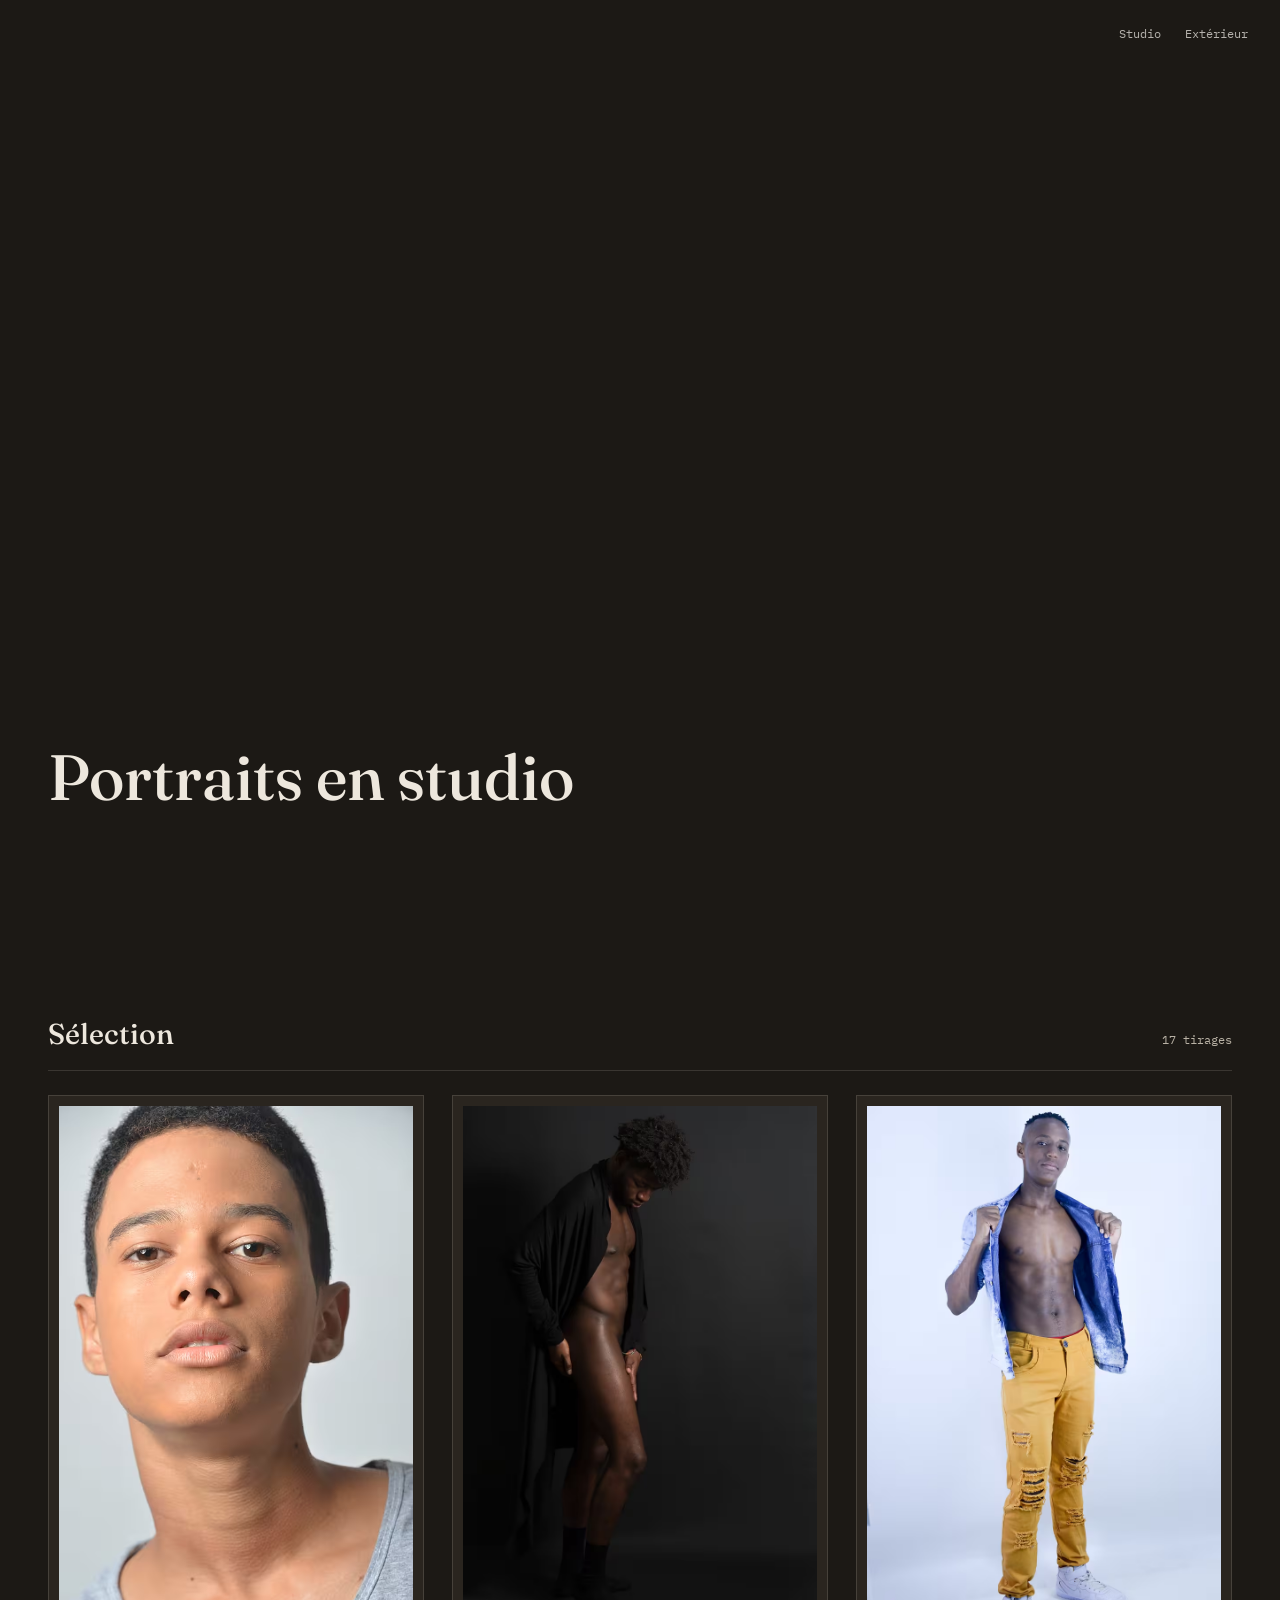
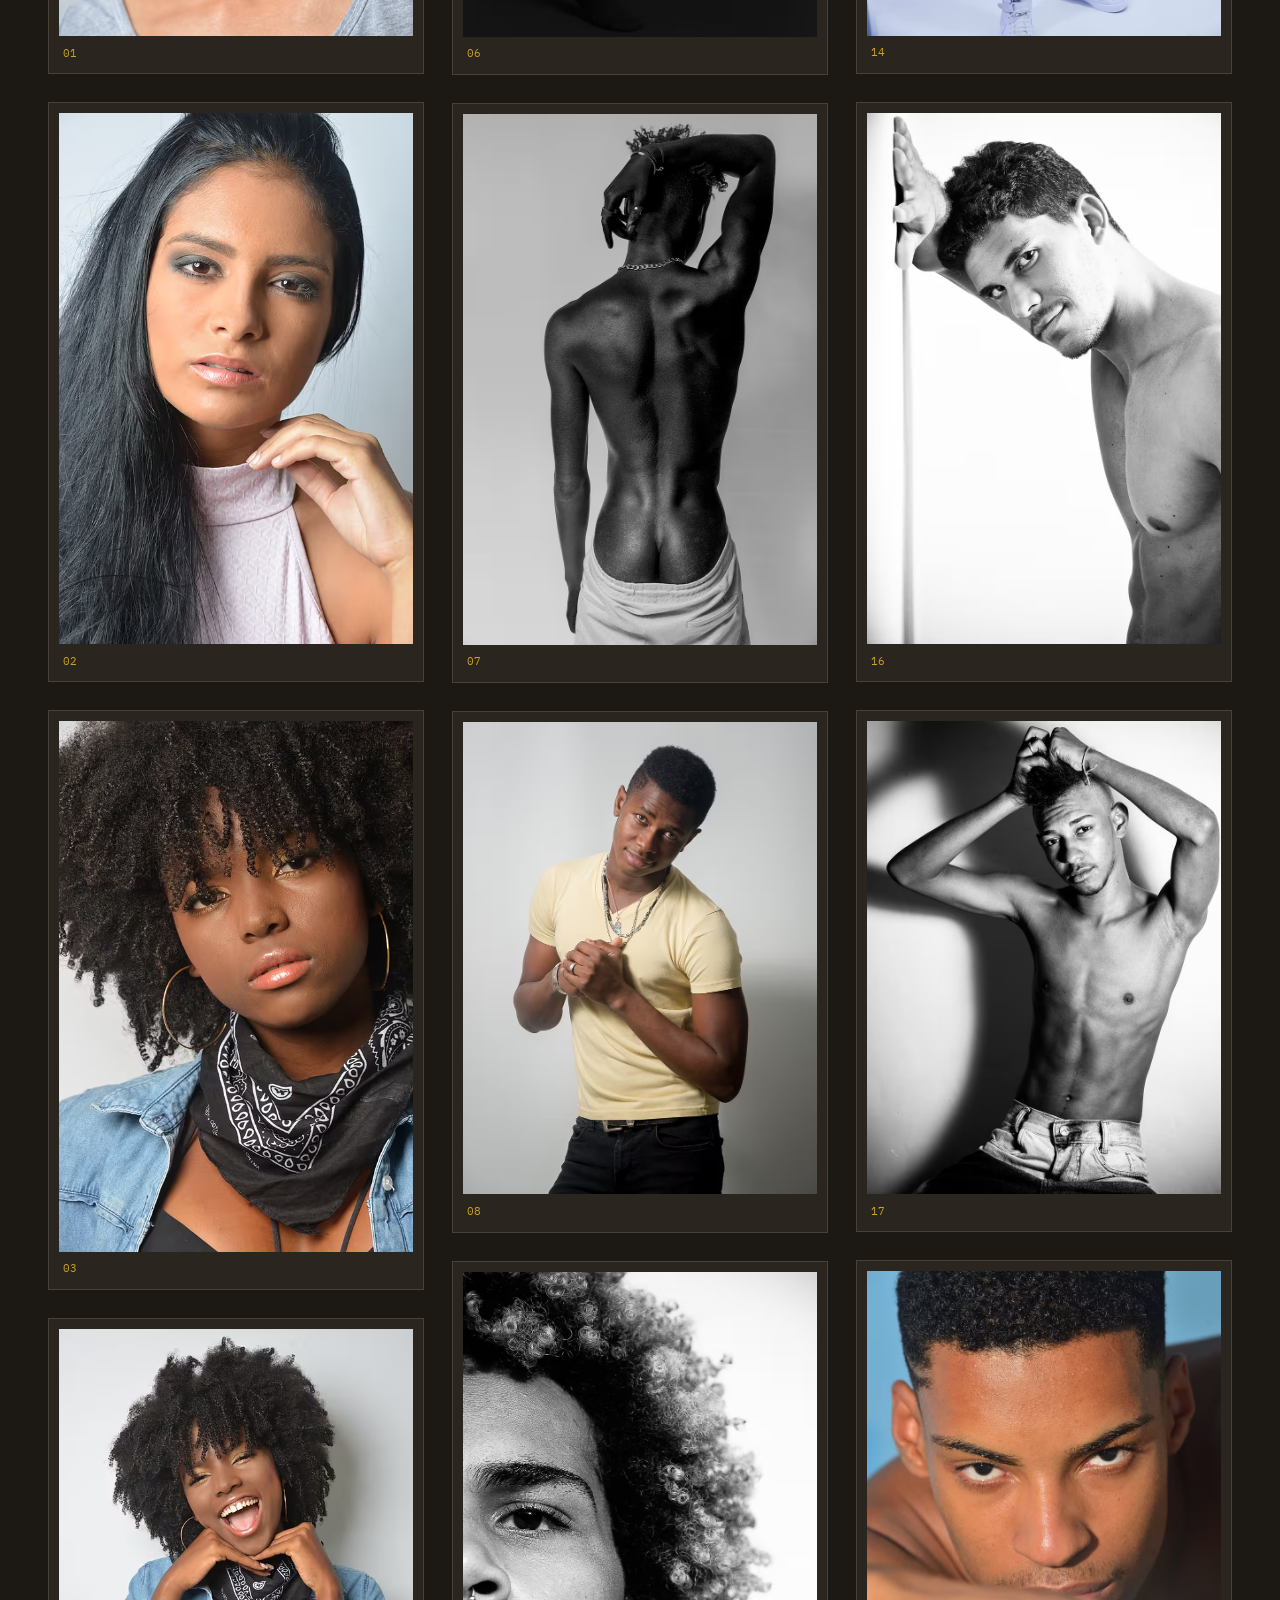
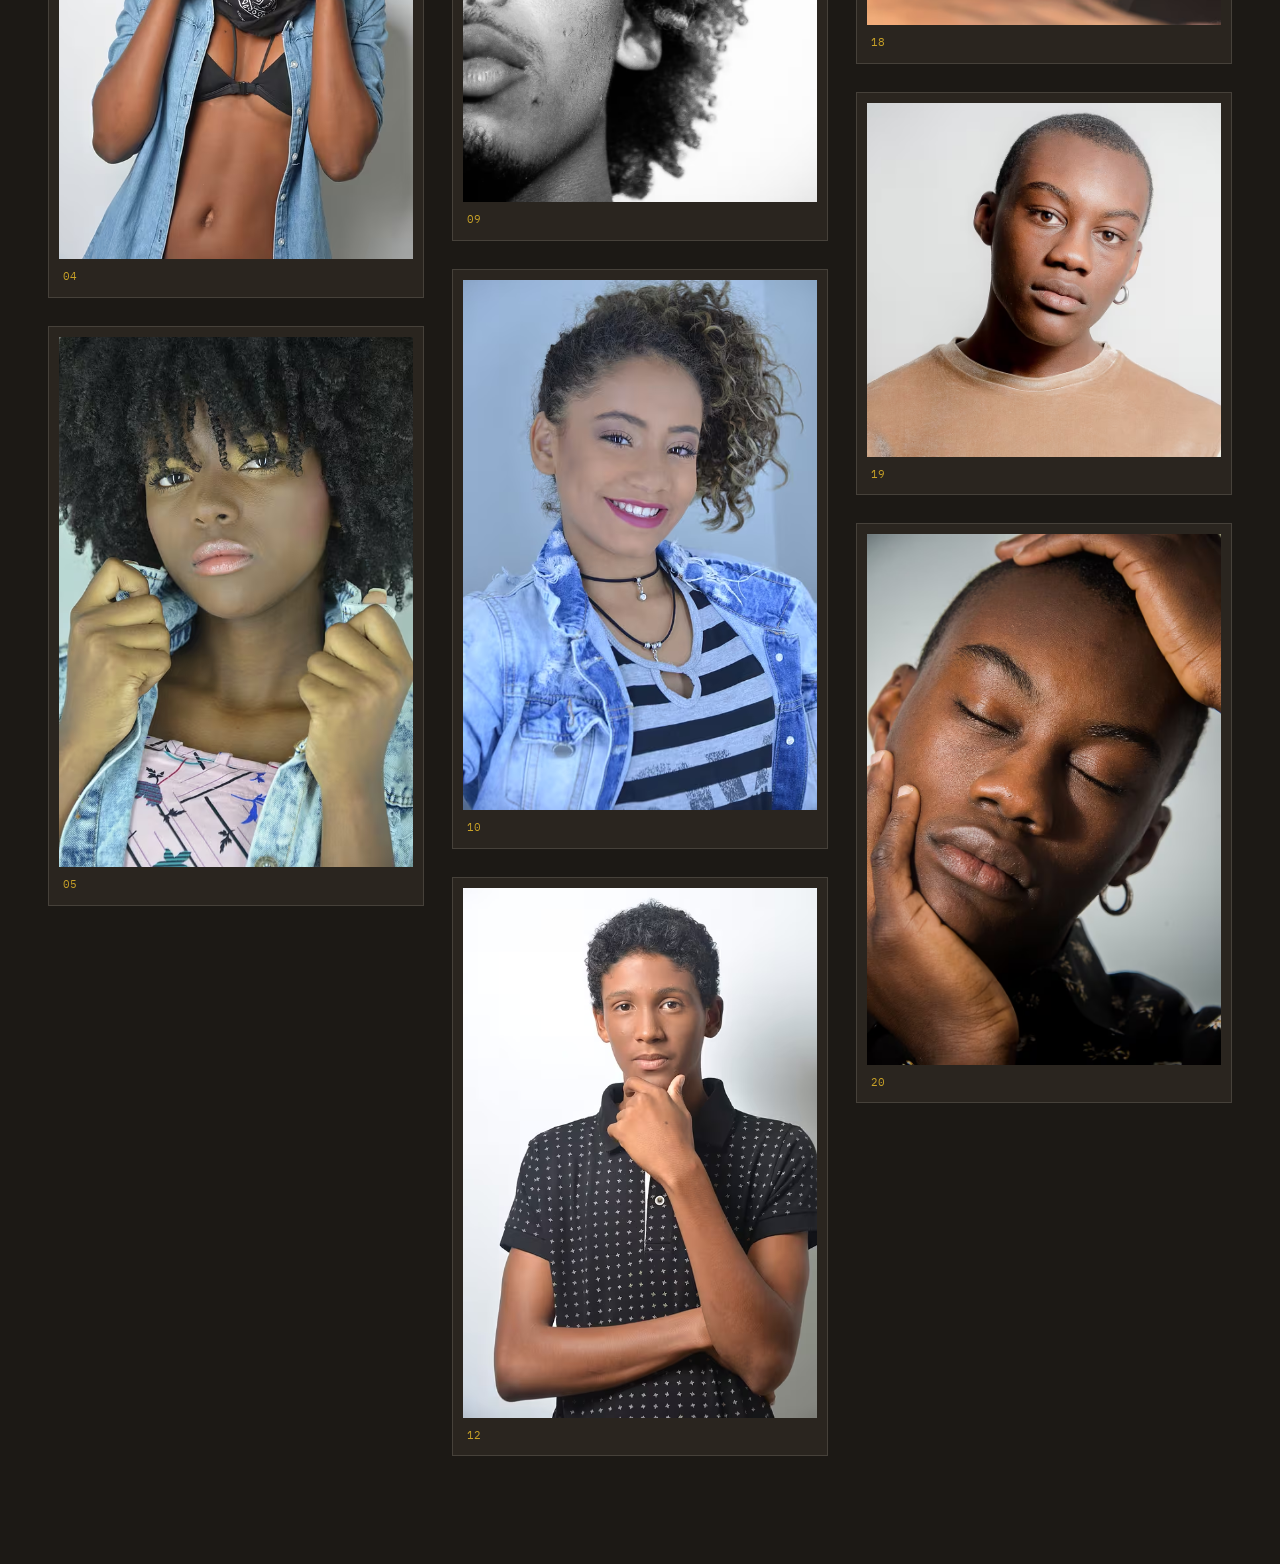
==== commit 440ee084: "Update gallery count from 20 to 17 tirages Signed-off-by: ekko <98595218+4sEKKOnds@users.noreply.git" ====
--- a/index.html
+++ b/index.html
@@ -30,7 +30,7 @@
 <section class="gallery" id="travaux">
   <div class="gallery__head">
     <h2>Sélection</h2>
-    <p class="gallery__count">20 tirages</p>
+    <p class="gallery__count">17 tirages</p>
   </div>
 
   <div class="gallery__grid">
